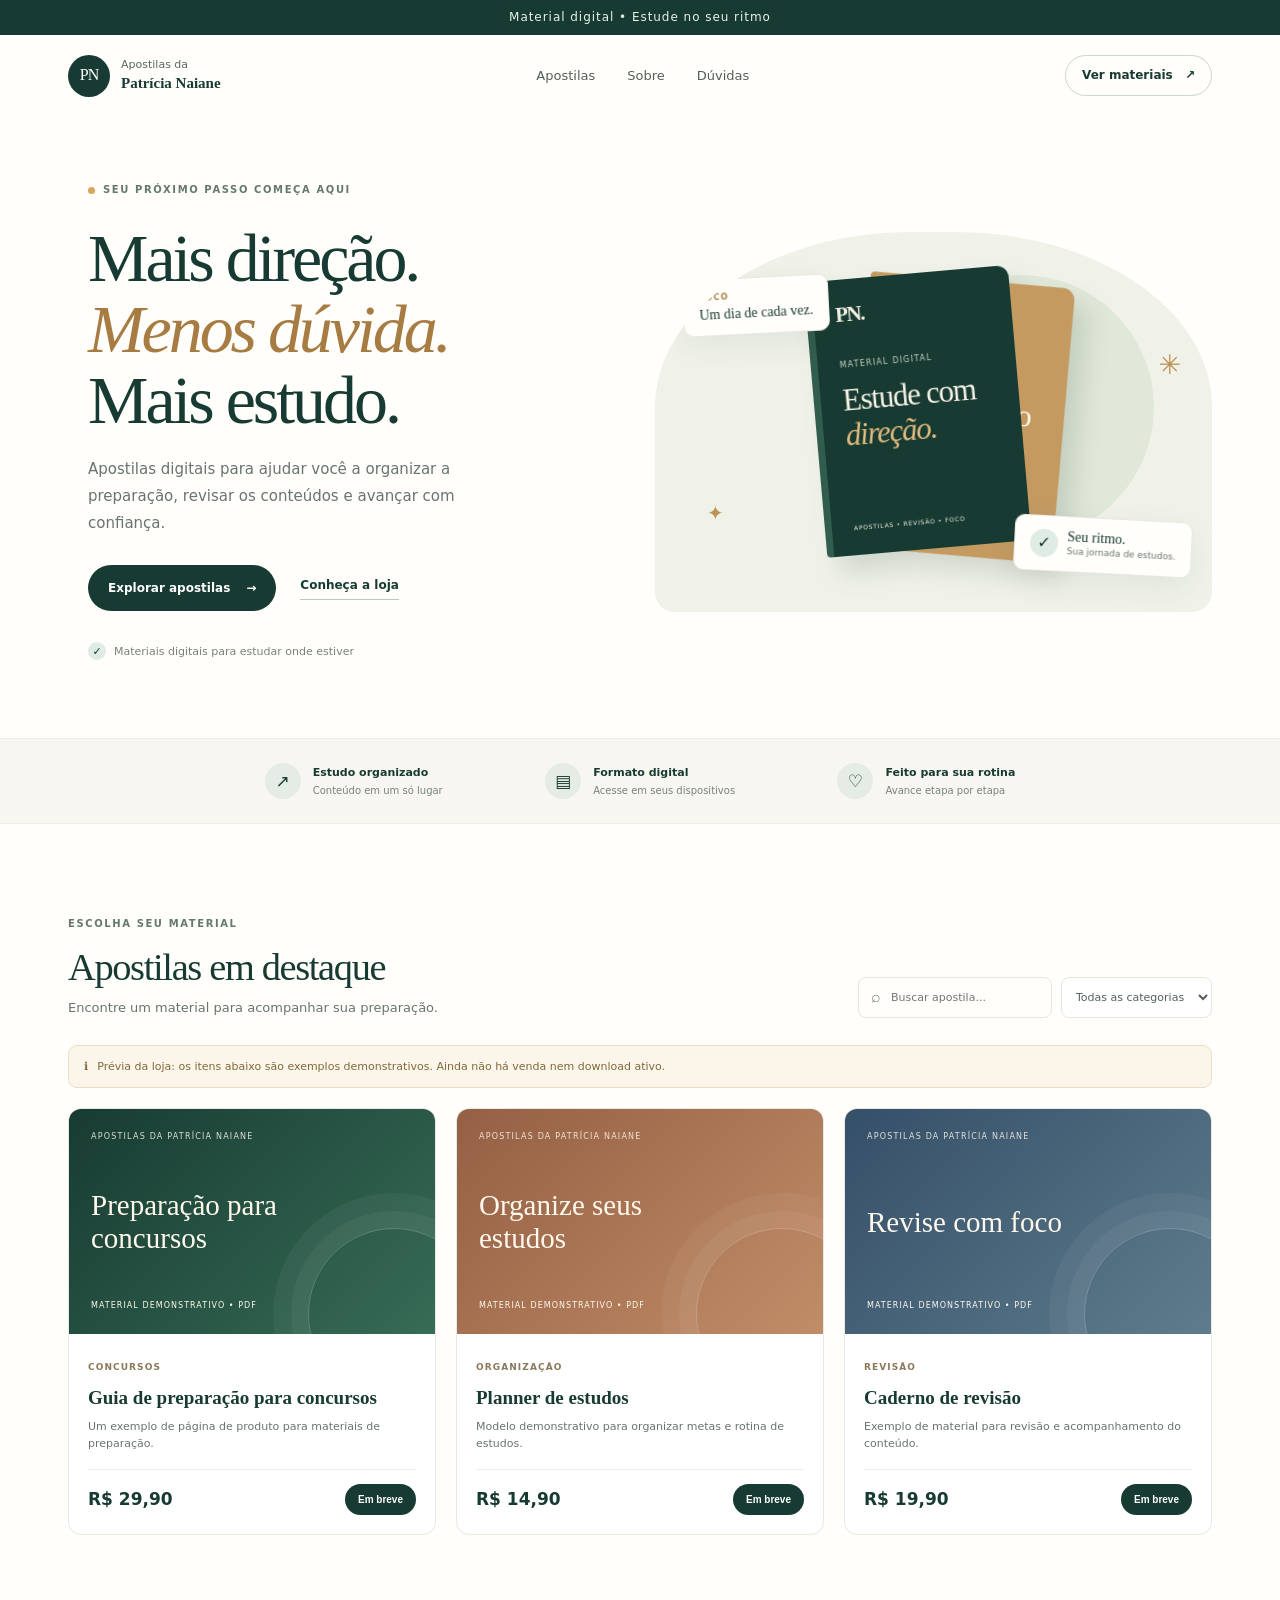
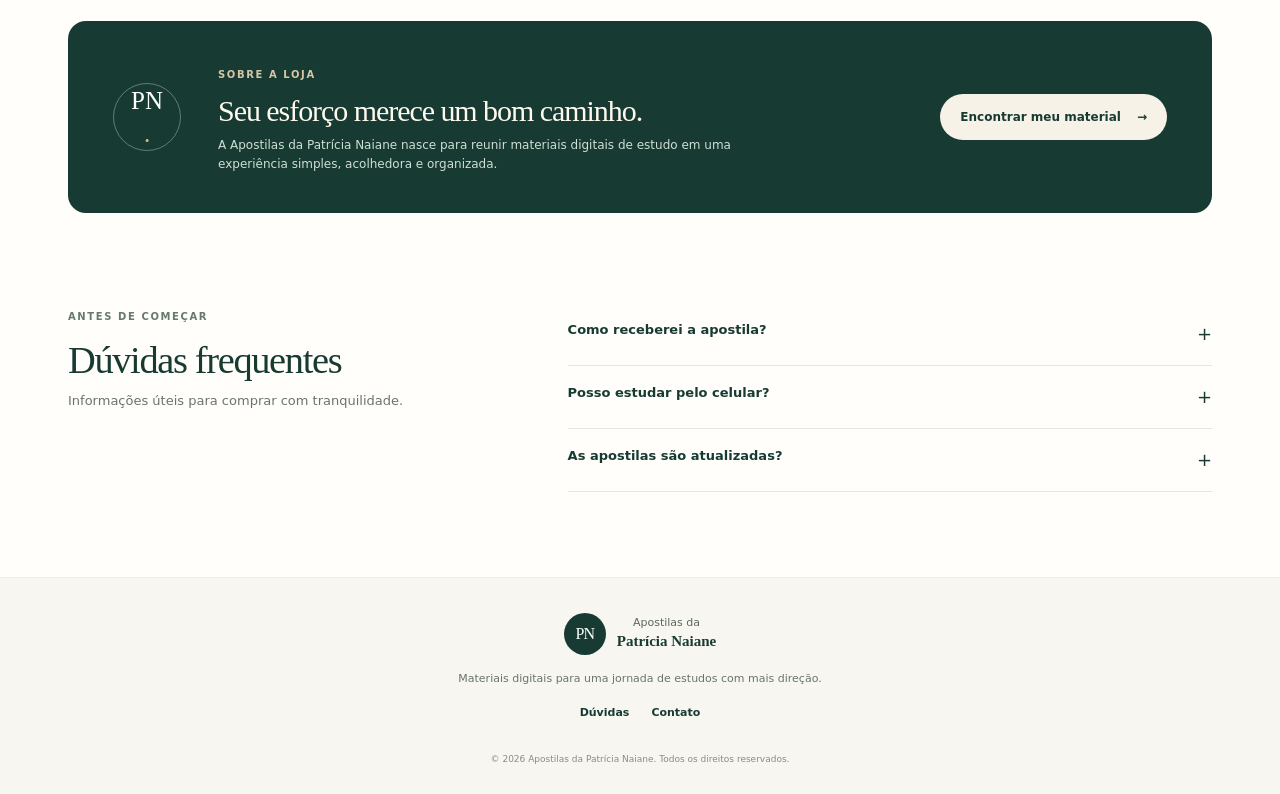
==== index.html @ 2e38edf9 "Add files via upload" ====
<!doctype html>
<html lang="pt-BR">
<head>
  <meta charset="utf-8">
  <meta name="viewport" content="width=device-width, initial-scale=1">
  <meta name="description" content="Apostilas digitais para organizar seus estudos e se preparar para concursos.">
  <meta name="theme-color" content="#173b32">
  <title>Apostilas da Patrícia Naiane | Estude com direção</title>
  <link rel="stylesheet" href="style.css">
  <script src="script.js" defer></script>
</head>
<body>
  <div class="announcement">Material digital • Estude no seu ritmo</div>
  <header class="site-header">
    <a class="brand" href="#" aria-label="Apostilas da Patrícia Naiane - início">
      <span class="brand-mark">PN</span>
      <span class="brand-name">Apostilas da <strong>Patrícia Naiane</strong></span>
    </a>
    <nav class="desktop-nav" aria-label="Navegação principal">
      <a href="#catalogo">Apostilas</a>
      <a href="#sobre">Sobre</a>
      <a href="#duvidas">Dúvidas</a>
    </nav>
    <a class="header-cta" href="#catalogo">Ver materiais <span aria-hidden="true">↗</span></a>
  </header>

  <main>
    <section class="hero">
      <div class="hero-copy">
        <span class="eyebrow"><span class="eyebrow-dot"></span> SEU PRÓXIMO PASSO COMEÇA AQUI</span>
        <h1>Mais direção.<br><em>Menos dúvida.</em><br>Mais estudo.</h1>
        <p>Apostilas digitais para ajudar você a organizar a preparação, revisar os conteúdos e avançar com confiança.</p>
        <div class="hero-actions">
          <a class="button button-primary" href="#catalogo">Explorar apostilas <span aria-hidden="true">→</span></a>
          <a class="text-link" href="#sobre">Conheça a loja</a>
        </div>
        <div class="hero-note"><span class="note-icon">✓</span> Materiais digitais para estudar onde estiver</div>
      </div>
      <div class="hero-art" aria-label="Ilustração de materiais de estudo">
        <div class="sun-shape"></div>
        <div class="floating-note note-top"><span>FOCO</span><b>Um dia de cada vez.</b></div>
        <div class="book-stack">
          <div class="book book-back"><span class="book-kicker">GUIA DE ESTUDOS</span><span class="book-title">Seu plano<br>de aprovação</span><span class="book-lines"></span></div>
          <div class="book book-front"><span class="book-logo">PN.</span><span class="book-kicker">MATERIAL DIGITAL</span><span class="book-title">Estude com<br><i>direção.</i></span><span class="book-bottom">APOSTILAS • REVISÃO • FOCO</span></div>
        </div>
        <div class="floating-note note-bottom"><span class="check-round">✓</span><span><b>Seu ritmo.</b><small>Sua jornada de estudos.</small></span></div>
        <div class="art-spark spark-one">✳</div><div class="art-spark spark-two">✦</div>
      </div>
    </section>

    <section class="trust-strip" aria-label="Características">
      <div><span class="trust-icon">↗</span><span><b>Estudo organizado</b><small>Conteúdo em um só lugar</small></span></div>
      <div><span class="trust-icon">▤</span><span><b>Formato digital</b><small>Acesse em seus dispositivos</small></span></div>
      <div><span class="trust-icon">♡</span><span><b>Feito para sua rotina</b><small>Avance etapa por etapa</small></span></div>
    </section>

    <section class="catalog section-wrap" id="catalogo">
      <div class="section-heading">
        <div><span class="eyebrow">ESCOLHA SEU MATERIAL</span><h2>Apostilas em destaque</h2><p>Encontre um material para acompanhar sua preparação.</p></div>
        <div class="catalog-tools">
          <label class="search-box"><span aria-hidden="true">⌕</span><input id="search" type="search" placeholder="Buscar apostila..." aria-label="Buscar apostila"></label>
          <select id="category" aria-label="Filtrar por categoria"><option value="todas">Todas as categorias</option><option value="concursos">Concursos</option><option value="organizacao">Organização</option><option value="revisao">Revisão</option></select>
        </div>
      </div>
      <div class="demo-notice"><span>ℹ</span> Prévia da loja: os itens abaixo são exemplos demonstrativos. Ainda não há venda nem download ativo.</div>
      <div class="product-grid" id="product-grid" aria-live="polite"></div>
      <p class="empty-state" id="empty-state" hidden>Nenhuma apostila encontrada. Tente outro termo.</p>
    </section>

    <section class="study-banner" id="sobre">
      <div class="banner-symbol">PN<span>.</span></div>
      <div><span class="eyebrow">SOBRE A LOJA</span><h2>Seu esforço merece um bom caminho.</h2><p>A Apostilas da Patrícia Naiane nasce para reunir materiais digitais de estudo em uma experiência simples, acolhedora e organizada.</p></div>
      <a class="button button-light" href="#catalogo">Encontrar meu material <span aria-hidden="true">→</span></a>
    </section>

    <section class="faq section-wrap" id="duvidas">
      <div class="faq-heading"><span class="eyebrow">ANTES DE COMEÇAR</span><h2>Dúvidas frequentes</h2><p>Informações úteis para comprar com tranquilidade.</p></div>
      <div class="faq-list">
        <details><summary>Como receberei a apostila?</summary><p>Na versão final, após a confirmação do pagamento, a loja poderá liberar um link seguro para o download e enviar as instruções por e-mail. Essa função ainda será configurada.</p></details>
        <details><summary>Posso estudar pelo celular?</summary><p>Os arquivos PDF normalmente podem ser abertos em celulares, tablets e computadores que tenham um leitor de PDF.</p></details>
        <details><summary>As apostilas são atualizadas?</summary><p>Cada página de produto deverá informar a edição, a data de atualização e o conteúdo incluído para que você saiba exatamente o que está adquirindo.</p></details>
      </div>
    </section>
  </main>

  <footer class="site-footer">
    <a class="brand footer-brand" href="#"><span class="brand-mark">PN</span><span class="brand-name">Apostilas da <strong>Patrícia Naiane</strong></span></a>
    <p>Materiais digitais para uma jornada de estudos com mais direção.</p>
    <div class="footer-links"><a href="#duvidas">Dúvidas</a><a href="mailto:contato@seudominio.com">Contato</a></div>
    <small>© <span id="year"></span> Apostilas da Patrícia Naiane. Todos os direitos reservados.</small>
  </footer>
</body>
</html>
---- style.css ----
:root {
  --green: #173b32;
  --green-2: #245447;
  --mint: #dfece4;
  --cream: #f8f6f0;
  --paper: #fffefa;
  --ink: #1e2b26;
  --muted: #69746e;
  --line: #e4e7df;
  --gold: #d6a65d;
  --radius: 18px;
  font-family: Inter, ui-sans-serif, system-ui, -apple-system, BlinkMacSystemFont, "Segoe UI", sans-serif;
}
* { box-sizing: border-box; }
html { scroll-behavior: smooth; }
body { margin: 0; background: var(--paper); color: var(--ink); line-height: 1.55; }
a { color: inherit; text-decoration: none; }
.announcement { background: var(--green); color: #e9f1e9; text-align: center; padding: 8px 16px; font-size: 12px; letter-spacing: .08em; }
.site-header { height: 82px; max-width: 1200px; margin: auto; padding: 0 28px; display: flex; align-items: center; justify-content: space-between; gap: 24px; }
.brand { display: inline-flex; align-items: center; gap: 11px; min-width: 0; }
.brand-mark { display: grid; place-items: center; width: 42px; height: 42px; background: var(--green); color: white; font-family: Georgia, serif; font-size: 16px; letter-spacing: -.06em; border-radius: 50%; }
.brand-name { display: flex; flex-direction: column; font-size: 11px; color: #59665e; line-height: 1.35; }
.brand-name strong { font-family: Georgia, serif; font-size: 15px; color: var(--green); font-weight: 600; }
.desktop-nav { display: flex; gap: 32px; color: #526159; font-size: 13px; }
.desktop-nav a:hover, .footer-links a:hover { color: var(--green-2); }
.header-cta { border: 1px solid #cbd6ce; border-radius: 999px; padding: 10px 16px; font-size: 12px; font-weight: 700; color: var(--green); white-space: nowrap; }
.header-cta span { margin-left: 8px; }
.hero { max-width: 1200px; min-height: 500px; margin: auto; padding: 52px 28px 62px; display: grid; grid-template-columns: 1fr 1fr; align-items: center; gap: 30px; }
.hero-copy { padding: 8px 0 16px 20px; }
.eyebrow { color: #657a6d; font-size: 10px; font-weight: 800; letter-spacing: .16em; display: inline-flex; align-items: center; gap: 8px; }
.eyebrow-dot { width: 7px; height: 7px; background: var(--gold); border-radius: 50%; }
h1, h2, p { margin-top: 0; }
h1 { margin: 22px 0 20px; color: var(--green); font: 500 clamp(44px, 5.5vw, 68px)/1.04 Georgia, "Times New Roman", serif; letter-spacing: -.045em; }
h1 em { color: #a77c43; font-weight: 400; }
.hero-copy > p { max-width: 440px; color: var(--muted); font-size: 15px; line-height: 1.8; }
.hero-actions { display: flex; align-items: center; gap: 24px; margin-top: 28px; flex-wrap: wrap; }
.button { display: inline-flex; align-items: center; justify-content: center; gap: 16px; border-radius: 999px; padding: 14px 20px; font-size: 12px; font-weight: 750; transition: transform .2s, background .2s; }
.button:hover { transform: translateY(-2px); }
.button-primary { color: white; background: var(--green); }
.button-primary:hover { background: var(--green-2); }
.text-link { font-size: 12px; font-weight: 700; color: var(--green); border-bottom: 1px solid #b9c8bd; padding-bottom: 4px; }
.hero-note { display: flex; gap: 8px; align-items: center; margin-top: 31px; color: #78827b; font-size: 11px; }
.note-icon { display: grid; place-items: center; width: 18px; height: 18px; border-radius: 50%; background: var(--mint); color: var(--green); font-weight: 800; }
.hero-art { min-height: 380px; position: relative; display: grid; place-items: center; overflow: hidden; background: #f0f2e9; border-radius: 46% 46% 20px 20px; }
.sun-shape { position: absolute; width: 265px; height: 265px; border-radius: 50%; background: #e0e8d9; top: 43px; right: 58px; }
.book-stack { position: relative; width: 235px; height: 300px; transform: rotate(-5deg); filter: drop-shadow(12px 17px 12px #263b2c24); }
.book { position: absolute; width: 205px; height: 276px; border-radius: 4px 12px 12px 4px; display: flex; flex-direction: column; padding: 23px 22px; }
.book-back { right: -13px; top: 10px; transform: rotate(10deg); background: #c49a61; color: #fff8e9; }
.book-front { left: 0; top: 0; background: var(--green); color: #f9f3e7; border-left: 7px solid #315d4e; }
.book-logo { font: 600 21px Georgia, serif; letter-spacing: -.08em; }
.book-kicker { font-size: 8px; letter-spacing: .15em; margin-top: 32px; opacity: .8; }
.book-title { font: 500 31px/1.12 Georgia, serif; margin-top: 12px; letter-spacing: -.04em; }
.book-title i { color: #e3bc7e; font-weight: 400; }
.book-lines { height: 32px; width: 68px; margin-top: auto; border-top: 1px solid #ffffff70; border-bottom: 1px solid #ffffff70; }
.book-bottom { margin-top: auto; font-size: 6px; letter-spacing: .13em; }
.floating-note { position: absolute; z-index: 2; background: #fffefa; box-shadow: 0 10px 30px #20382b12; border: 1px solid #e7e8df; border-radius: 10px; padding: 12px 15px; }
.note-top { top: 45px; left: 28px; transform: rotate(-3deg); display: flex; flex-direction: column; gap: 3px; }
.note-top span { font-size: 8px; letter-spacing: .17em; color: #a77c43; font-weight: 800; }
.note-top b { font: 14px Georgia, serif; color: var(--green); }
.note-bottom { right: 20px; bottom: 38px; display: flex; align-items: center; gap: 9px; transform: rotate(3deg); }
.note-bottom span:last-child { display: flex; flex-direction: column; }
.note-bottom b { font: 14px Georgia, serif; color: var(--green); }
.note-bottom small { color: var(--muted); font-size: 9px; }
.check-round { width: 28px; height: 28px; border-radius: 50%; display: grid; place-items: center; background: var(--mint); color: var(--green); }
.art-spark { position: absolute; color: #bd9255; font-size: 27px; }
.spark-one { right: 31px; top: 112px; }.spark-two { left: 52px; bottom: 83px; font-size: 20px; }
.trust-strip { display: flex; justify-content: center; gap: clamp(30px, 8vw, 110px); background: #f7f6f0; border-top: 1px solid #efeee6; border-bottom: 1px solid #efeee6; padding: 24px; }
.trust-strip > div { display: flex; align-items: center; gap: 12px; }
.trust-icon { display: grid; place-items: center; width: 36px; height: 36px; border-radius: 50%; background: #e5ece3; color: var(--green); font-size: 17px; }
.trust-strip span:last-child { display: flex; flex-direction: column; }
.trust-strip b { font-size: 11px; color: var(--green); }
.trust-strip small { font-size: 10px; color: #7a827b; margin-top: 2px; }
.section-wrap { max-width: 1200px; margin: auto; padding: 86px 28px; }
.section-heading { display: flex; align-items: end; justify-content: space-between; gap: 24px; margin-bottom: 27px; }
h2 { font: 500 clamp(30px, 3vw, 39px)/1.15 Georgia, serif; color: var(--green); letter-spacing: -.035em; margin: 10px 0 9px; }
.section-heading p, .faq-heading p { color: var(--muted); font-size: 13px; margin-bottom: 0; }
.catalog-tools { display: flex; gap: 9px; flex-wrap: wrap; }
.search-box { display: flex; align-items: center; gap: 8px; padding: 0 12px; height: 41px; border: 1px solid var(--line); border-radius: 8px; color: #79847d; }
.search-box input { width: 150px; border: 0; outline: 0; background: transparent; color: var(--ink); font: inherit; font-size: 11px; }
select { height: 41px; border: 1px solid var(--line); border-radius: 8px; background: white; padding: 0 10px; color: #536157; font: inherit; font-size: 11px; max-width: 180px; }
.demo-notice { display: flex; align-items: center; gap: 9px; border: 1px solid #e9dfc9; background: #fbf6e9; color: #80683e; padding: 12px 15px; border-radius: 9px; font-size: 11px; margin-bottom: 20px; }
.demo-notice span { font-weight: 900; }
.product-grid { display: grid; grid-template-columns: repeat(3, minmax(0, 1fr)); gap: 20px; }
.product-card { border: 1px solid #e8e9e2; border-radius: 13px; overflow: hidden; background: white; transition: transform .2s, box-shadow .2s; }
.product-card:hover { transform: translateY(-3px); box-shadow: 0 12px 30px #173b320d; }
.product-cover { min-height: 225px; padding: 22px; display: flex; flex-direction: column; justify-content: space-between; color: #fff9ed; position: relative; overflow: hidden; }
.product-cover::after { content: ""; position: absolute; width: 170px; height: 170px; border: 1px solid #ffffff38; border-radius: 50%; right: -45px; bottom: -66px; box-shadow: 0 0 0 17px #ffffff0b, 0 0 0 35px #ffffff0b; }
.cover-green { background: linear-gradient(135deg, #173b32, #376c56); }
.cover-clay { background: linear-gradient(135deg, #945f43, #c18d68); }
.cover-blue { background: linear-gradient(135deg, #344f68, #5f7c8d); }
.cover-label { font-size: 8px; letter-spacing: .15em; opacity: .85; position: relative; z-index: 1; }
.cover-title { font: 500 29px/1.12 Georgia, serif; max-width: 220px; position: relative; z-index: 1; }
.cover-footer { font-size: 8px; letter-spacing: .13em; position: relative; z-index: 1; }
.product-info { padding: 19px; }
.product-category { text-transform: uppercase; letter-spacing: .12em; color: #8a785a; font-size: 9px; font-weight: 800; }
.product-info h3 { font: 600 19px/1.25 Georgia, serif; color: var(--green); margin: 8px 0; }
.product-info p { color: var(--muted); font-size: 11px; min-height: 35px; margin-bottom: 16px; }
.product-bottom { display: flex; align-items: center; justify-content: space-between; gap: 10px; border-top: 1px solid #edf0e9; padding-top: 14px; }
.price { font-size: 17px; font-weight: 800; color: var(--green); }
.product-button { border: 0; border-radius: 999px; background: var(--green); color: white; padding: 10px 13px; font-size: 10px; font-weight: 700; cursor: pointer; }
.product-button:hover { background: var(--green-2); }
.empty-state { color: var(--muted); text-align: center; padding: 35px; }
.study-banner { max-width: 1144px; margin: 0 auto 35px; padding: 40px 45px; background: var(--green); color: white; border-radius: 18px; display: grid; grid-template-columns: 80px 1fr auto; gap: 25px; align-items: center; }
.banner-symbol { display: grid; place-items: center; width: 68px; height: 68px; border: 1px solid #ffffff52; border-radius: 50%; font: 500 25px Georgia, serif; }
.banner-symbol span { color: #e3bc7e; }
.study-banner .eyebrow { color: #d6c6a6; }
.study-banner h2 { color: #fff9ee; font-size: 30px; margin: 8px 0; }
.study-banner p { max-width: 540px; color: #d0ded4; font-size: 12px; margin-bottom: 0; }
.button-light { background: #f7f2e7; color: var(--green); white-space: nowrap; }
.faq { display: grid; grid-template-columns: .8fr 1.2fr; gap: 70px; padding-top: 55px; padding-bottom: 85px; }
.faq-list details { border-bottom: 1px solid var(--line); padding: 17px 0; }
.faq-list summary { cursor: pointer; color: var(--green); font-weight: 700; font-size: 13px; list-style: none; display: flex; justify-content: space-between; gap: 20px; }
.faq-list summary::-webkit-details-marker { display: none; }
.faq-list summary::after { content: "+"; font-size: 18px; font-weight: 400; }
.faq-list details[open] summary::after { content: "−"; }
.faq-list p { color: var(--muted); font-size: 12px; margin: 12px 20px 0 0; }
.site-footer { background: #f7f6f0; padding: 35px 28px 24px; text-align: center; border-top: 1px solid #eeeee7; }
.footer-brand { justify-content: center; }
.site-footer > p { font-size: 11px; color: var(--muted); margin: 15px 0; }
.footer-links { display: flex; justify-content: center; gap: 22px; margin: 17px 0 24px; font-size: 11px; color: var(--green); font-weight: 700; }
.site-footer > small { font-size: 9px; color: #858d86; }
@media (max-width: 850px) {
  .desktop-nav { gap: 17px; }
  .hero { padding-top: 35px; grid-template-columns: 1fr 1fr; }
  .hero-copy { padding-left: 0; }
  .hero-art { min-height: 350px; }
  .book-stack { transform: scale(.88) rotate(-5deg); }
  .section-heading { align-items: start; flex-direction: column; }
  .study-banner { margin-left: 20px; margin-right: 20px; grid-template-columns: 65px 1fr; padding: 30px; }
  .study-banner .button { grid-column: 2; justify-self: start; }
  .faq { gap: 35px; }
}
@media (max-width: 600px) {
  .announcement { font-size: 10px; }
  .site-header { height: 72px; padding: 0 17px; gap: 10px; }
  .brand-mark { width: 36px; height: 36px; font-size: 14px; }
  .brand-name { font-size: 9px; }.brand-name strong { font-size: 12px; }
  .desktop-nav { display: none; }
  .header-cta { font-size: 10px; padding: 9px 12px; }
  .hero { display: flex; flex-direction: column; align-items: stretch; padding: 35px 19px 30px; gap: 27px; }
  .hero-copy { padding: 0; }
  h1 { font-size: clamp(46px, 14vw, 63px); }
  .hero-copy > p { font-size: 13px; }
  .hero-art { min-height: 345px; }
  .sun-shape { right: calc(50% - 125px); }
  .note-top { left: 12px; top: 25px; }.note-bottom { right: 10px; bottom: 22px; }
  .trust-strip { padding: 18px; display: grid; grid-template-columns: 1fr; gap: 14px; }
  .trust-strip > div { max-width: 270px; margin: auto 0; }
  .section-wrap { padding: 60px 18px; }
  .catalog-tools { width: 100%; }
  .search-box { flex: 1; min-width: 130px; }.search-box input { width: 100%; min-width: 0; }
  select { max-width: 155px; }
  .product-grid { grid-template-columns: 1fr; gap: 15px; }
  .product-cover { min-height: 210px; }
  .product-info p { min-height: 0; }
  .study-banner { margin: 0 18px 15px; padding: 27px 23px; grid-template-columns: 1fr; gap: 18px; }
  .study-banner h2 { font-size: 28px; }.study-banner .button { grid-column: 1; }
  .faq { display: block; }.faq-heading { margin-bottom: 20px; }
  .site-footer { padding-left: 18px; padding-right: 18px; }
}
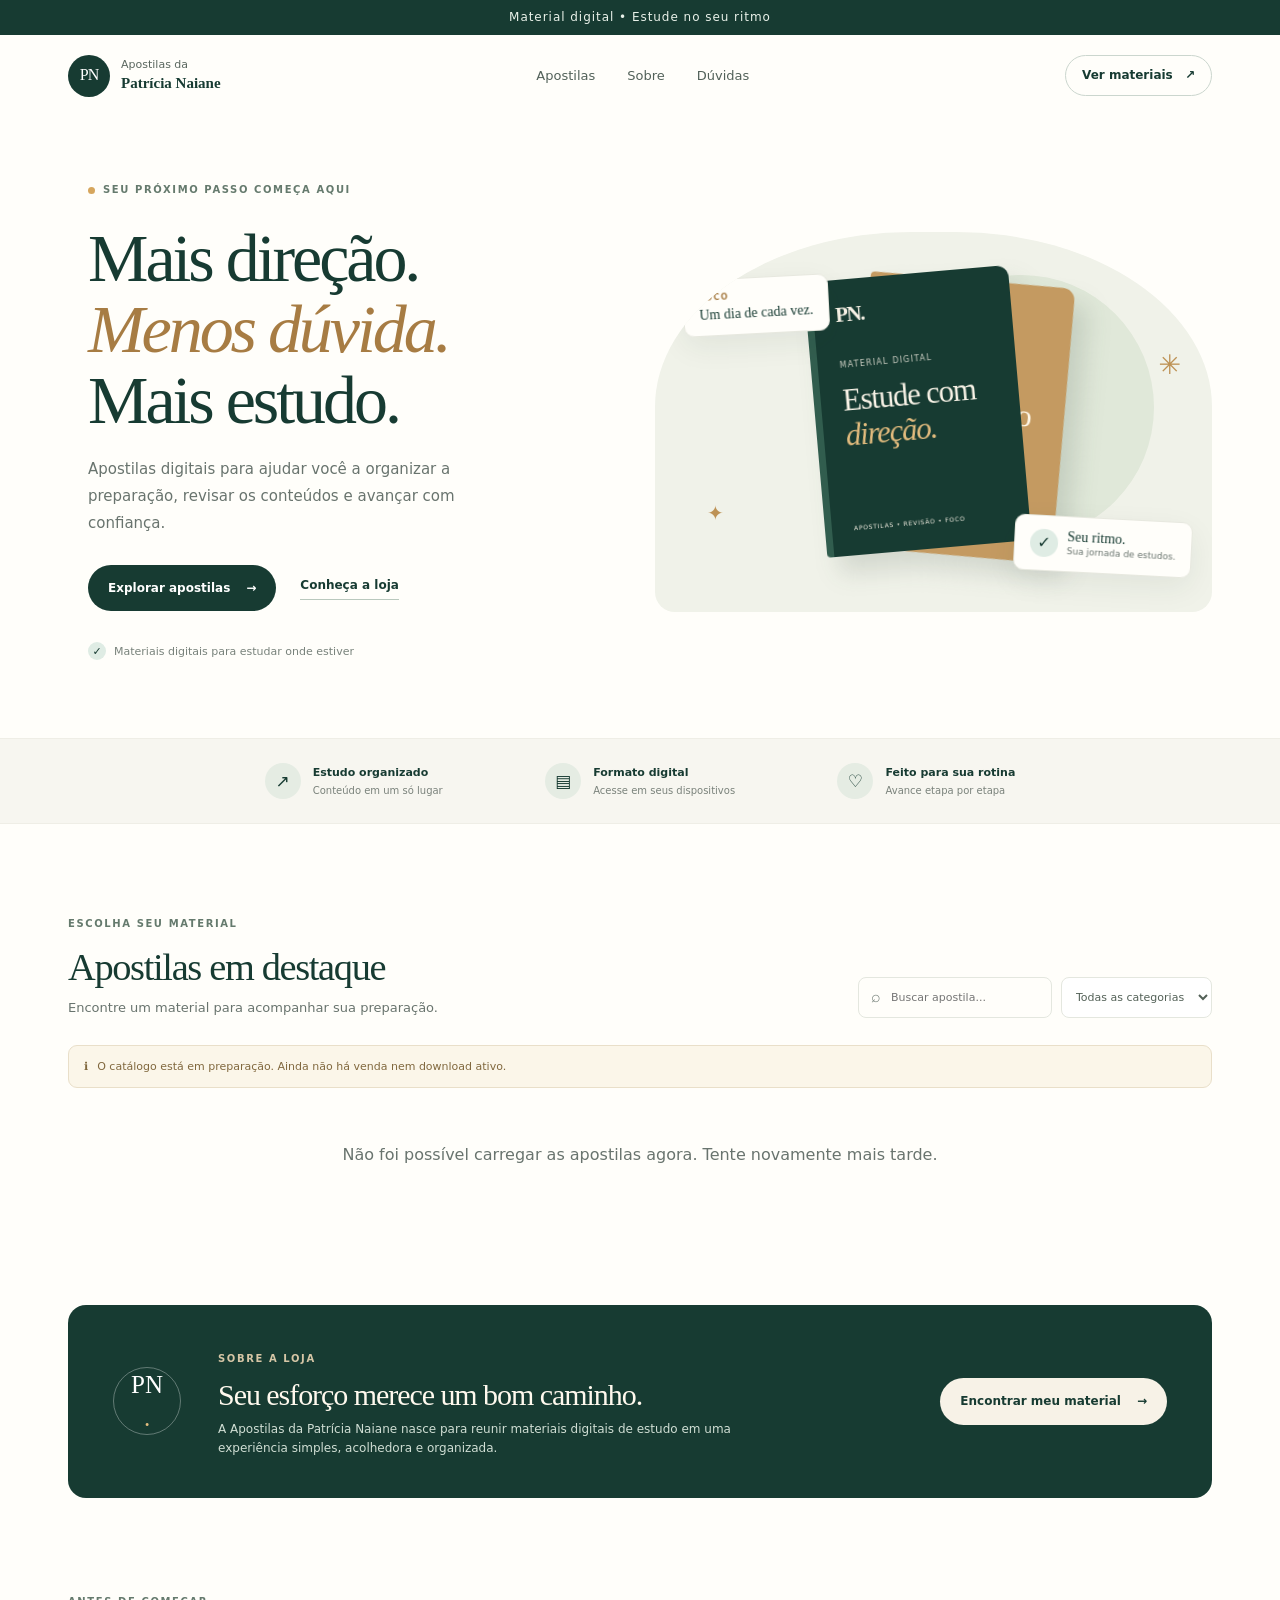
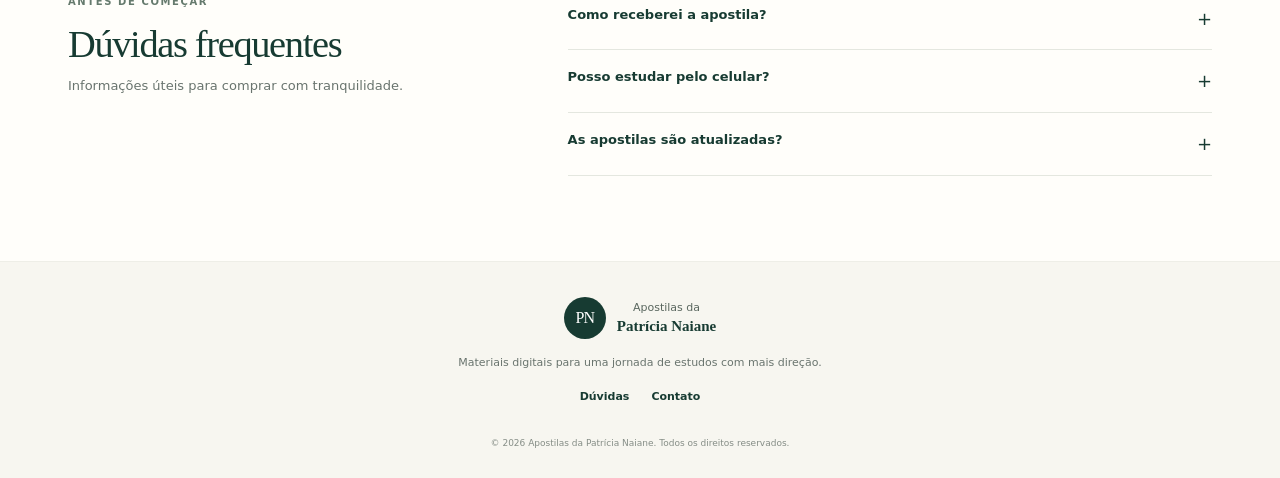
==== commit 98a89ee7: "Update index.html" ====
--- a/index.html
+++ b/index.html
@@ -62,7 +62,10 @@
           <select id="category" aria-label="Filtrar por categoria"><option value="todas">Todas as categorias</option><option value="concursos">Concursos</option><option value="organizacao">Organização</option><option value="revisao">Revisão</option></select>
         </div>
       </div>
-      <div class="demo-notice"><span>ℹ</span> Prévia da loja: os itens abaixo são exemplos demonstrativos. Ainda não há venda nem download ativo.</div>
+      <div class="demo-notice" id="demo-notice" hidden>
+  <span>ℹ</span>
+  O catálogo está em preparação. Ainda não há venda nem download ativo.
+</div>
       <div class="product-grid" id="product-grid" aria-live="polite"></div>
       <p class="empty-state" id="empty-state" hidden>Nenhuma apostila encontrada. Tente outro termo.</p>
     </section>
